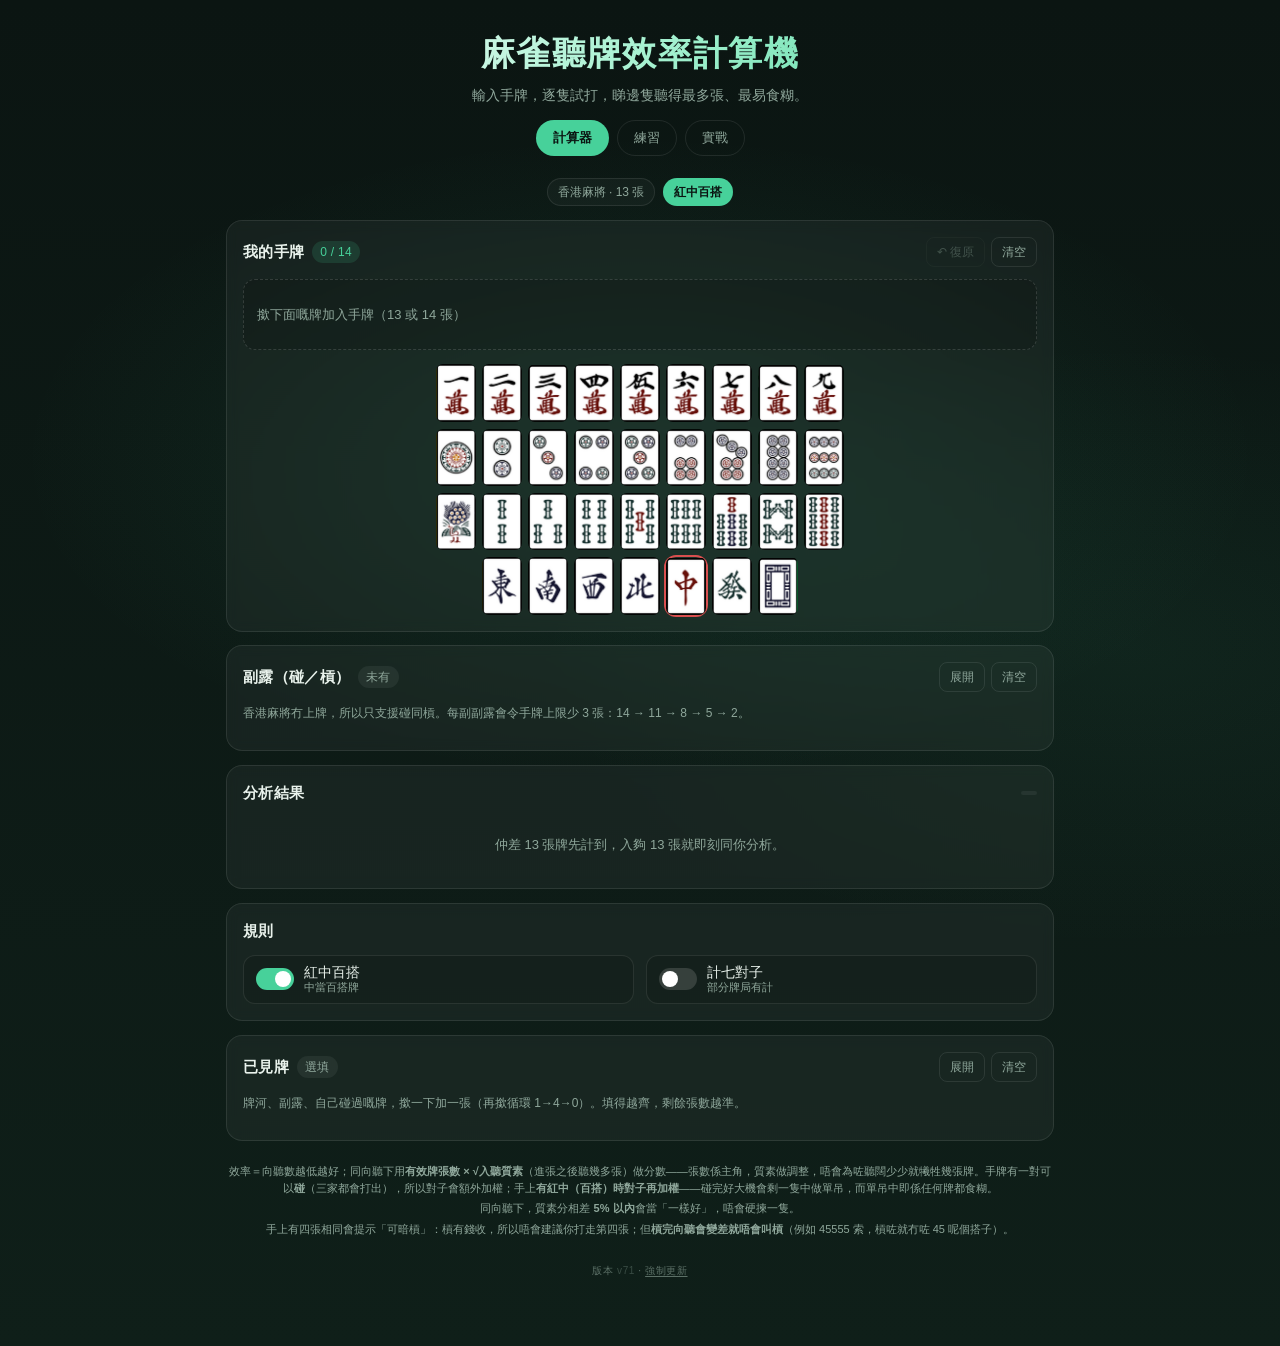
==== index.html @ f7aba2b6 "麻雀聽牌效率計算機 v71：計算器／練習／與 AI 實戰（單頁 PWA） - 向聽／聽牌／剩餘張數引擎（紅中百搭、副露、已見牌） - 練習模式：隨機牌型、牌河、他家碰、兩步作答 - 實戰模式：4 人一" ====
<!doctype html>
<html lang="zh-Hant-HK">
<head>
  <meta charset="utf-8">
  <meta name="viewport" content="width=device-width, initial-scale=1, viewport-fit=cover">
  <meta name="theme-color" content="#0b1512">
    <meta name="color-scheme" content="dark">
  <title>麻雀聽牌效率計算機 · 紅中百搭</title>
  <link rel="icon" href="favicon.svg" type="image/svg+xml">
  <link rel="manifest" href="manifest.webmanifest">
  <link rel="apple-touch-icon" href="icons/apple-touch-icon-180.png">
  <meta name="apple-mobile-web-app-capable" content="yes">
  <meta name="mobile-web-app-capable" content="yes">
  <meta name="apple-mobile-web-app-status-bar-style" content="black">
  <meta name="apple-mobile-web-app-title" content="聽牌效率">
  <script>
    /* 版本自我修復：確保手機唔會長期停留喺舊 cache（見到舊版本徽章就靠呢段） */
    (function () {
      var V = '71';
      var KEY = 'mj-dirty';

      // 只清 cache，唔 unregister SW——保留 SW 先可以令 practice.html 呢類舊網址
      // 繼續「原址」顯示（新版本 SW 會靠 sw.js?v=N 自己接手）
      function hardReset() {
        if (!(window.caches && caches.keys)) return Promise.resolve();
        return caches.keys().then(function (keys) {
          return Promise.all(keys.map(function (k) { return caches.delete(k); }));
        });
      }

      // 就算 caches / serviceWorker API 冇反應，最多等 2 秒都照重載
      // 重載用 location.reload()，唔會喺網址加 ?_= / ?v= 之類（URL 保持原樣）
      function reloadPage() {
        var fired = false;
        function go() {
          if (fired) return;
          fired = true;
          location.reload();
        }
        setTimeout(go, 2000);
        hardReset().then(go, go);
      }

      window.mjForceUpdate = function (e) {
        if (e && e.preventDefault) e.preventDefault();
        reloadPage();
      };

      if ('serviceWorker' in navigator) {
        navigator.serviceWorker.register('sw.js?v=' + V, { updateViaCache: 'none' })
          .then(function (reg) { reg.update(); })
          .catch(function () {});
      }

      fetch('version.json?_=' + Date.now(), { cache: 'no-store' })
        .then(function (res) { return res.json(); })
        .then(function (data) {
          if (!data || !data.v || data.v === V) return;
          if (sessionStorage.getItem(KEY) === data.v) return;
          sessionStorage.setItem(KEY, data.v);
          reloadPage();
        })
        .catch(function () {});
    })();
  </script>
  <link rel="stylesheet" href="css/style.css?v=71">
</head>
<body>
  <div class="app">
    <header class="hero">
      <h1 id="pageTitle">麻雀聽牌效率計算機</h1>
      <p id="pageSubtitle">輸入手牌，逐隻試打，睇邊隻聽得最多張、最易食糊。</p>
      <nav class="page-nav" aria-label="模式">
        <button type="button" data-view="calc" class="is-on" aria-current="page">計算器</button>
        <button type="button" data-view="practice">練習</button>
        <button type="button" data-view="battle">實戰</button>
      </nav>
    </header>

    <main>
      <section class="view" id="viewCalc" aria-label="計算器">
        <div class="badges">
          <span class="badge">香港麻將 · 13 張</span>
          <span class="badge badge--accent" id="jokerBadge">紅中百搭</span>
        </div>

      <section class="panel" aria-labelledby="handTitle">
        <div class="panel-head">
          <h2 id="handTitle">我的手牌 <span class="counter" id="handCount">0 / 14</span></h2>
          <div class="panel-actions">
            <button type="button" class="ghost" id="undoBtn" disabled>↶ 復原</button>
            <button type="button" class="ghost" id="clearBtn">清空</button>
          </div>
        </div>

        <div class="tray" id="handTray" aria-live="polite">
          <span class="tray-empty">撳下面嘅牌加入手牌（13 或 14 張）</span>
        </div>
        <p class="panel-note hint-full" id="handHint" hidden>手牌已滿 14 張 · 撳上面任何一隻牌就可以拎走</p>

        <div class="picker" id="tilePicker"></div>
      </section>

      <section class="panel panel--meld" aria-labelledby="meldTitle">
        <div class="panel-head">
          <h2 id="meldTitle">副露（碰／槓） <span class="counter counter--dim" id="meldCount">未有</span></h2>
          <div class="panel-actions">
            <button type="button" class="ghost" id="meldToggle" aria-expanded="false">展開</button>
            <button type="button" class="ghost" id="clearMeld">清空</button>
          </div>
        </div>
        <p class="panel-note">香港麻將冇上牌，所以只支援碰同槓。每副副露會令手牌上限少 3 張：14 → 11 → 8 → 5 → 2。</p>
        <div id="meldBody" hidden>
          <div class="meld-types" id="meldTypes" role="group" aria-label="副露類型">
            <button type="button" class="chip is-on" data-kind="pong">碰</button>
            <button type="button" class="chip" data-kind="kong">槓</button>
          </div>
          <div class="picker picker--meld" id="meldPicker"></div>
          <p class="panel-note meld-hint">碰：撳一隻牌；槓：撳一隻牌。手牌已經有嘅牌會自動撥入副露，唔使自己拎走。</p>
          <div class="meld-list" id="meldList"></div>
        </div>
      </section>

      <section class="panel result" id="resultPanel" aria-labelledby="resultTitle">
        <div class="panel-head">
          <h2 id="resultTitle">分析結果</h2>
          <span class="counter counter--dim" id="resultMeta"></span>
        </div>
        <div id="resultBody">
          <p class="empty-state">仲未夠牌。輸入手牌就會即刻幫你計。</p>
        </div>
      </section>

      <section class="panel" aria-labelledby="optTitle">
        <div class="panel-head">
          <h2 id="optTitle">規則</h2>
        </div>
        <div class="options">
          <label class="switch">
            <input type="checkbox" id="optJoker" checked>
            <span class="switch-track"></span>
            <span class="switch-label">紅中百搭<small>中當百搭牌</small></span>
          </label>
          <label class="switch">
            <input type="checkbox" id="optChiitoi">
            <span class="switch-track"></span>
            <span class="switch-label">計七對子<small>部分牌局有計</small></span>
          </label>
        </div>
      </section>

      <section class="panel panel--seen" aria-labelledby="seenTitle">
        <div class="panel-head">
          <h2 id="seenTitle">已見牌 <span class="counter counter--dim">選填</span></h2>
          <div class="panel-actions">
            <button type="button" class="ghost" id="seenToggle" aria-expanded="false">展開</button>
            <button type="button" class="ghost" id="clearSeen">清空</button>
          </div>
        </div>
        <p class="panel-note">牌河、副露、自己碰過嘅牌，撳一下加一張（再撳循環 1→4→0）。填得越齊，剩餘張數越準。</p>
        <div class="picker picker--seen" id="seenPicker" hidden></div>
      </section>

        <div class="notes">
      <p>效率＝向聽數越低越好；同向聽下用<strong>有效牌張數 × √入聽質素</strong>（進張之後聽幾多張）做分數——張數係主角，質素做調整，唔會為咗聽闊少少就犧牲幾張牌。手牌有一對可以<strong>碰</strong>（三家都會打出），所以對子會額外加權；手上<strong>有紅中（百搭）時對子再加權</strong>——碰完好大機會剩一隻中做單吊，而單吊中即係任何牌都食糊。</p>
      <p>同向聽下，質素分相差 <strong>5% 以內</strong>會當「一樣好」，唔會硬揀一隻。</p>
      <p>手上有四張相同會提示「可暗槓」：槓有錢收，所以唔會建議你打走第四張；但<strong>槓完向聽會變差就唔會叫槓</strong>（例如 45555 索，槓咗就冇咗 45 呢個搭子）。</p>
        </div>
      </section>

      <section class="view" id="viewPractice" aria-label="練習" hidden>
        <div class="badges">
          <span class="badge">香港麻將 · 13 張</span>
          <span class="badge badge--accent" id="pJokerBadge">紅中百搭</span>
        </div>

          <section class="panel" aria-labelledby="pSetupTitle">
            <div class="panel-head">
              <h2 id="pSetupTitle">設定</h2>
              <span class="counter counter--dim" id="pStats">答對 0 / 0</span>
            </div>

            <div class="segmented" id="pDifficulty" role="group" aria-label="難度">
              <button type="button" data-level="easy" class="is-on">初級<small>聽牌～一向聽</small></button>
              <button type="button" data-level="normal">中級<small>一～兩向聽</small></button>
              <button type="button" data-level="hard">高級<small>兩～三向聽</small></button>
            </div>

            <div class="options">
              <label class="switch">
                <input type="checkbox" id="pOptMelds">
                <span class="switch-track"></span>
                <span class="switch-label">包含副露<small>隨機有碰／槓</small></span>
              </label>
              <label class="switch">
                <input type="checkbox" id="pOptJoker" checked>
                <span class="switch-track"></span>
                <span class="switch-label">紅中百搭<small>中當百搭牌</small></span>
              </label>
              <label class="switch">
                <input type="checkbox" id="pOptChiitoi">
                <span class="switch-track"></span>
                <span class="switch-label">計七對子<small>部分牌局有計</small></span>
              </label>
              <label class="switch">
                <input type="checkbox" id="pOptNoHonors" checked>
                <span class="switch-track"></span>
                <span class="switch-label">走番子<small>唔出東南西北發白，只留紅中</small></span>
              </label>
            </div>
          </section>

          <section class="panel" aria-labelledby="pQTitle">
            <div class="panel-head">
              <h2 id="pQTitle">第 <span id="pRound">1</span> 手 <span class="counter counter--dim" id="pStreak">連續 0</span></h2>
              <div class="panel-actions">
                <button type="button" class="ghost" id="pSkipBtn">睇答案</button>
                <button type="button" class="ghost" id="pNewBtn">換一手</button>
              </div>
            </div>
            <div id="pQuestion" class="question" aria-live="polite"></div>
            <p class="panel-note" id="pHint">撳你會打嘅嗰隻牌。</p>
          </section>

          <section class="panel" id="pAnswer" aria-live="polite" hidden></section>
        <div class="notes">
      <p>答案以「向聽數 → 有效牌張數 × √入聽質素（進張之後平均聽幾多張，可碰嘅對子加權）」為準；<strong>分數相差 5% 以內當一樣好</strong>，兩隻都算答對。</p>
      <p>每題都有隨機牌河（同其他玩家嘅碰），剩餘張數會跟住變；兩向聽嘅題目要揀兩次——揀完會隨機摸一隻再揀。</p>
      <p>手上有四張相同會出「暗槓」按鈕：槓有錢收，槓完補一隻再揀打邊隻。不過如果槓完向聽會變差（例如 45555 索），就唔會出呢個掣——嗰陣應該留住個搭子。</p>
      <p>同一次練習嘅成績會記喺呢部裝置（localStorage）。</p>
        </div>
      </section>
      <section class="view" id="viewBattle" aria-label="實戰" hidden>
        <section class="panel">
          <div class="panel-head">
            <h2>與 AI 實戰</h2>
            <div class="panel-actions">
              <button type="button" class="ghost" id="bNew">新一局</button>
            </div>
          </div>
          <p class="battle-status" id="bStatus">未開始</p>
          <div id="bSetup">
          <div class="options">
            <label class="switch">
              <input type="checkbox" id="bOptJoker" checked>
              <span class="switch-track"></span>
              <span class="switch-label">紅中百搭<small>中當百搭牌</small></span>
            </label>
            <label class="switch">
              <input type="checkbox" id="bOptChiitoi">
              <span class="switch-track"></span>
              <span class="switch-label">計七對子<small>部分牌局有計</small></span>
            </label>
            <label class="switch">
              <input type="checkbox" id="bOptNoHonors" checked>
              <span class="switch-track"></span>
              <span class="switch-label">走番子<small>唔出東南西北發白，只留紅中（預設）</small></span>
            </label>
            <label class="switch">
              <input type="checkbox" id="bOptTsumoOnly" checked>
              <span class="switch-track"></span>
              <span class="switch-label">只許自摸<small>出銃唔可以食糊，摸到先算</small></span>
            </label>
          </div>
          <p class="panel-note" id="bHint">撳「新一局」開始。你係莊家，先摸牌；AI 會用同一個效率引擎計最佳打法。</p>
          </div>
        </section>

        <section class="panel" id="bTable" hidden>
          <div class="battle-meta">
            <span id="bWall">牌牆 —</span>
            <span id="bTurn">第 1 巡</span>
          </div>
          <div class="battle-opps" id="bOpps"></div>
        </section>

        <section class="panel" id="bMeRiver">
          <div class="battle-rivers" id="bRivers"></div>
        </section>

        <section class="panel" id="bMe" hidden>
          <div class="panel-head">
            <h2>你的手牌 <span class="counter" id="bMyCount">14 張</span></h2>
          </div>
          <div class="battle-hand" id="bMyHand"></div>
          <div class="battle-actions" id="bActions" hidden></div>
        </section>

        <section class="panel" id="bResult" hidden></section>

        <div class="notes">
          <p>你同 3 個 AI 一檯（你係莊家先手），13 張、冇上牌、紅中百搭。AI 打牌同計碰／槓都用同一個效率引擎。</p>
          <p>預設<strong>只許自摸</strong>（出銃唔算食糊），可以喺上面熄咗佢就變返正常「出銃都可以食」。你可以碰、明槓、暗槓、<strong>補槓</strong>（碰完手上仲有第四隻就可以升級做槓，補一隻再打）。</p>
          <p>預設<strong>走番子</strong>（同你平時打嘅一樣：只出萬筒索 + 紅中）。想牌局長啲、想練有番子牌嘅情況，可以喺上面熄咗佢。</p>
          <p>你摸到嘅牌會擺喺手牌最右邊、用金色框標住，方便睇「摸到咩」。摸完再揀一隻打出。</p>
          <p>呢一頁唔計番數（純粹練打法），撳「再嚟一局」可以即刻開新局。</p>
        </div>
      </section>
    </main>

    <footer class="foot">
      <p class="foot__ver">版本 <span class="build" id="buildTag">v71</span> · <a href="#" class="foot__update" onclick="mjForceUpdate(event);return false;">強制更新</a></p>
    </footer>
  </div>

  <div class="dock" id="dock" hidden>
    <button type="button" class="dock-btn" id="dockBtn">
      <span class="dock-label" id="dockLabel">建議打</span>
      <span class="dock-tile" id="dockTile" hidden></span>
      <span class="dock-text" id="dockText"></span>
      <span class="dock-more">詳情 ›</span>
    </button>
  </div>

  <script src="js/mahjong.js?v=71"></script>
  <script src="js/ui-tiles.js?v=71"></script>
  <script src="js/app.js?v=71"></script>
  <script src="js/practice.js?v=71"></script>
  <script src="js/battle.js?v=71"></script>
  <script src="js/battle-ui.js?v=71"></script>
  <script>
    /* 單頁切換：計算器 ／ 練習 用 tab，唔再跳頁 */
    (function () {
      var VIEWS = {
        calc: document.getElementById('viewCalc'),
        practice: document.getElementById('viewPractice'),
        battle: document.getElementById('viewBattle')
      };
      var HEADS = {
        calc: ['麻雀聽牌效率計算機', '輸入手牌，逐隻試打，睇邊隻聽得最多張、最易食糊。'],
        practice: ['隨機牌型練習', '睇牌 → 揀你會打邊隻 → 即刻對答案。'],
        battle: ['與 AI 實戰', '你 + 3 個 AI 一檯，摸牌、碰、槓、食糊。']
      };
      var TITLES = {
        calc: '麻雀聽牌效率計算機 · 紅中百搭',
        practice: '隨機牌型練習 · 麻雀聽牌效率',
        battle: '與 AI 實戰 · 麻雀聽牌效率'
      };
      var tabs = document.querySelectorAll('.page-nav button');
      var titleEl = document.getElementById('pageTitle');
      var subEl = document.getElementById('pageSubtitle');

      var KEY = 'mj-view';

      // 開頁時決定顯示邊個 tab：#practice / #calc（舊書籤、practice.html 轉址）優先，
      // 否則用上次睇嘅 tab；兩者都唔會改網址
      function current() {
        var name = (location.hash || '').replace('#', '');
        if (VIEWS[name]) return name;
        try {
          var saved = localStorage.getItem(KEY);
          if (VIEWS[saved]) return saved;
        } catch (e) { /* 私隱模式可能停用 localStorage */ }
        return 'calc';
      }

      function show(name, toTop) {
        Object.keys(VIEWS).forEach(function (key) {
          if (VIEWS[key]) VIEWS[key].hidden = key !== name;
        });
        Array.prototype.forEach.call(tabs, function (tab) {
          var on = tab.getAttribute('data-view') === name;
          tab.classList.toggle('is-on', on);
          if (on) tab.setAttribute('aria-current', 'page');
          else tab.removeAttribute('aria-current');
        });
        titleEl.textContent = HEADS[name][0];
        subEl.textContent = HEADS[name][1];
        document.title = TITLES[name];
        document.body.setAttribute('data-view', name);
        try { localStorage.setItem(KEY, name); } catch (e) { /* 忽略 */ }
        // 練習頁好食 CPU：第一次切過去先出題
        if (name === 'practice' && window.MJPracticeView) window.MJPracticeView.start();
        if (name === 'battle' && window.MJBattleView) window.MJBattleView.start();
        if (toTop) window.scrollTo(0, 0);
      }

      Array.prototype.forEach.call(tabs, function (tab) {
        tab.addEventListener('click', function () {
          show(tab.getAttribute('data-view'), true);
        });
      });

      // 只有第一次載入（例如 practice.html 轉址／舊書籤）先理 #practice，#practice，
      // 之後撳 tab 完全唔會改網址
      show(current(), false);
    })();
  </script>
</body>
</html>
---- css/style.css ----
:root {
  color-scheme: dark;
  --bg: #0b1512;
  --bg-2: #0f1f19;
  --panel: rgba(255, 255, 255, 0.045);
  --panel-line: rgba(255, 255, 255, 0.09);
  --text: #e9f2ec;
  --text-dim: #8fa79b;
  --accent: #47d19a;
  --accent-soft: rgba(71, 209, 154, 0.14);
  --gold: #f5c451;
  --gold-soft: rgba(245, 196, 81, 0.14);
  --red: #d94f4f;
  --tile-face: linear-gradient(180deg, #fffdf5 0%, #f3ecda 60%, #e8dfc7 100%);
  --radius: 16px;
  --tile-w: 40px;
  --tile-h: calc(var(--tile-w) * 1.434);
}

* { box-sizing: border-box; }

button {
  touch-action: manipulation;
  -webkit-tap-highlight-color: transparent;
}

[hidden] { display: none !important; }

html, body {
  margin: 0;
  padding: 0;
}

html {
  /* 狀態欄／瀏海區同頁面同一個色，唔會有分界 */
  background: var(--bg);
}

body {
  min-height: 100vh;
  /* 頂部留返淨色（狀態欄後面）先落漸變，令透明狀態欄睇唔出痕跡 */
  background:
    radial-gradient(1000px 520px at 50% 34%, rgba(71, 209, 154, 0.10) 0%, transparent 62%),
    radial-gradient(900px 460px at 88% 48%, rgba(71, 209, 154, 0.06) 0%, transparent 66%),
    linear-gradient(180deg, var(--bg) 0%, var(--bg-2) 100%);
  background-color: var(--bg);
  background-repeat: no-repeat;
  color: var(--text);
  font-family: "PingFang HK", "PingFang TC", "Noto Sans TC", "Microsoft JhengHei",
    -apple-system, BlinkMacSystemFont, "Segoe UI", sans-serif;
  -webkit-font-smoothing: antialiased;
  line-height: 1.5;
}

.app {
  max-width: 860px;
  margin: 0 auto;
  /* 加到主畫面（standalone）時，唔好俾頂部標題走入狀態欄 */
  padding: calc(28px + env(safe-area-inset-top, 0px)) 16px 64px;
}

/* ---------- Hero ---------- */
.hero {
  text-align: center;
  margin-bottom: 22px;
}

.hero h1 {
  margin: 0 0 6px;
  font-size: clamp(26px, 6vw, 34px);
  letter-spacing: 0.04em;
  font-weight: 700;
  background: linear-gradient(120deg, #ffffff 0%, #9ff0cd 55%, #47d19a 100%);
  -webkit-background-clip: text;
  background-clip: text;
  color: transparent;
}

.hero p {
  margin: 0 0 12px;
  color: var(--text-dim);
  font-size: 14px;
}

.badges {
  display: flex;
  gap: 8px;
  justify-content: center;
  flex-wrap: wrap;
}

.badge {
  font-size: 12px;
  padding: 4px 10px;
  border-radius: 999px;
  border: 1px solid var(--panel-line);
  color: var(--text-dim);
  background: rgba(255, 255, 255, 0.03);
}

.badge--accent {
  color: #0b1512;
  background: var(--accent);
  border-color: transparent;
  font-weight: 700;
}

.badge--accent.is-off {
  color: var(--text-dim);
  background: transparent;
  border-color: var(--panel-line);
  font-weight: 500;
}

/* ---------- Panels ---------- */
.panel {
  container-type: inline-size;
  background: var(--panel);
  border: 1px solid var(--panel-line);
  border-radius: var(--radius);
  padding: 16px;
  margin-bottom: 14px;
  backdrop-filter: blur(6px);
}

.panel-head {
  display: flex;
  align-items: center;
  justify-content: space-between;
  gap: 12px;
  margin-bottom: 12px;
}

.panel-head h2 {
  margin: 0;
  font-size: 15px;
  font-weight: 600;
  letter-spacing: 0.02em;
  display: flex;
  align-items: center;
  gap: 8px;
}

.counter {
  font-size: 12px;
  font-variant-numeric: tabular-nums;
  color: var(--accent);
  background: var(--accent-soft);
  padding: 2px 8px;
  border-radius: 999px;
  font-weight: 500;
}

.counter--dim {
  color: var(--text-dim);
  background: rgba(255, 255, 255, 0.06);
}

.panel-actions {
  display: flex;
  gap: 6px;
}

.ghost {
  appearance: none;
  border: 1px solid var(--panel-line);
  background: transparent;
  color: var(--text-dim);
  font: inherit;
  font-size: 12px;
  padding: 5px 10px;
  border-radius: 8px;
  cursor: pointer;
  transition: color 0.15s, border-color 0.15s, background 0.15s;
}

.ghost:hover:not(:disabled) {
  color: var(--text);
  border-color: rgba(255, 255, 255, 0.25);
  background: rgba(255, 255, 255, 0.05);
}

.ghost:disabled {
  opacity: 0.35;
  cursor: default;
}

.panel-note {
  margin: 0 0 12px;
  font-size: 12px;
  color: var(--text-dim);
}

/* ---------- Tiles（用真實牌面圖） ---------- */
.tile {
  position: relative;
  display: inline-flex;
  align-items: center;
  justify-content: center;
  width: var(--tile-w);
  height: var(--tile-h);
  padding: 0;
  border: 0;
  border-radius: 8px;
  background: transparent;
  line-height: 1;
  cursor: pointer;
  user-select: none;
  -webkit-user-select: none;
  transition: transform 0.12s ease, filter 0.12s ease, opacity 0.15s;
}

.tile .tile-img {
  display: block;
  width: 100%;
  height: 100%;
  object-fit: contain;
  border-radius: 7px;
  pointer-events: none;
  -webkit-user-drag: none;
}

.tile.is-joker {
  box-shadow: 0 0 0 2px var(--red);
  border-radius: 10px;
}

.tile:active { transform: translateY(1px) scale(0.97); }

/* picker */
.picker {
  display: flex;
  flex-direction: column;
  gap: 7px;
}

.picker-row {
  display: grid;
  grid-template-columns: repeat(9, var(--tile-w));
  gap: 6px;
  justify-content: center;
}

.picker-row--honor {
  grid-template-columns: repeat(7, var(--tile-w));
}

.picker .tile:hover {
  transform: translateY(-3px);
  filter: brightness(1.12) drop-shadow(0 4px 6px rgba(0, 0, 0, 0.5));
}

.picker .tile.is-max {
  opacity: 0.28;
  cursor: not-allowed;
  transform: none;
}

.picker .tile .count {
  position: absolute;
  top: 2px;
  right: 2px;
  min-width: 13px;
  height: 13px;
  padding: 0 3px;
  border-radius: 4px;
  background: var(--accent);
  color: #0b1512;
  font-size: 9px;
  font-weight: 700;
  display: flex;
  align-items: center;
  justify-content: center;
  box-shadow: 0 1px 2px rgba(0, 0, 0, 0.35);
}

.picker--seen .tile .count {
  background: #6f8ea8;
  color: #fff;
}

.picker--seen .tile.is-seen {
  box-shadow:
    0 1px 0 rgba(255, 255, 255, 0.9) inset,
    0 -2px 0 rgba(0, 0, 0, 0.12) inset,
    0 0 0 2px rgba(111, 142, 168, 0.85);
}

.counter--full {
  color: var(--gold);
  background: var(--gold-soft);
}

.row-gap { height: 8px; }

/* tray */
.tray {
  display: flex;
  flex-wrap: wrap;
  gap: 6px;
  min-height: calc(var(--tile-h) + 14px);
  padding: 7px;
  margin-bottom: 14px;
  border: 1px dashed rgba(255, 255, 255, 0.14);
  border-radius: 12px;
  background: rgba(0, 0, 0, 0.16);
  align-items: center;
}

.tray-empty {
  font-size: 13px;
  color: var(--text-dim);
  padding: 0 6px;
}

.tray .tile {
  animation: pop 0.16s ease;
}

@keyframes pop {
  from { transform: translateY(6px) scale(0.9); opacity: 0; }
  to { transform: none; opacity: 1; }
}

/* ---------- Switch options ---------- */
.options {
  display: flex;
  gap: 12px;
  flex-wrap: wrap;
}

.switch {
  display: inline-flex;
  align-items: center;
  gap: 10px;
  cursor: pointer;
  padding: 8px 12px;
  border-radius: 12px;
  border: 1px solid var(--panel-line);
  background: rgba(0, 0, 0, 0.12);
  flex: 1 1 200px;
}

.switch input {
  position: absolute;
  opacity: 0;
  pointer-events: none;
}

.switch-track {
  width: 38px;
  height: 22px;
  border-radius: 999px;
  background: rgba(255, 255, 255, 0.14);
  position: relative;
  flex: none;
  transition: background 0.18s;
}

.switch-track::after {
  content: "";
  position: absolute;
  top: 3px;
  left: 3px;
  width: 16px;
  height: 16px;
  border-radius: 50%;
  background: #fff;
  transition: transform 0.18s;
}

.switch input:checked + .switch-track {
  background: var(--accent);
}

.switch input:checked + .switch-track::after {
  transform: translateX(16px);
}

.switch-label {
  font-size: 14px;
  display: flex;
  flex-direction: column;
  line-height: 1.25;
}

.switch-label small {
  font-size: 11px;
  color: var(--text-dim);
  font-weight: 400;
}

/* ---------- Result ---------- */
.empty-state {
  color: var(--text-dim);
  font-size: 13px;
  text-align: center;
  padding: 18px 8px;
  margin: 0;
}

.best-card {
  border-radius: 14px;
  padding: 14px 16px;
  background: linear-gradient(135deg, rgba(245, 196, 81, 0.16), rgba(71, 209, 154, 0.1));
  border: 1px solid rgba(245, 196, 81, 0.4);
  margin-bottom: 16px;
}

.best-card h3 {
  margin: 0 0 10px;
  font-size: 12px;
  letter-spacing: 0.14em;
  color: var(--gold);
  font-weight: 600;
}

.best-line {
  display: flex;
  align-items: center;
  gap: 12px;
  flex-wrap: wrap;
}

.best-line .arrow {
  color: var(--text-dim);
  font-size: 15px;
}

.best-text {
  font-size: 15px;
  line-height: 1.45;
}

.best-text strong {
  color: var(--gold);
  font-weight: 700;
}

.best-stats {
  display: flex;
  gap: 8px;
  flex-wrap: wrap;
  margin-top: 10px;
}

.stat {
  font-size: 12px;
  padding: 4px 10px;
  border-radius: 999px;
  background: rgba(0, 0, 0, 0.25);
  color: var(--text);
}

.stat b {
  color: var(--accent);
  font-variant-numeric: tabular-nums;
}

.rows {
  display: flex;
  flex-direction: column;
  gap: 6px;
}

.row {
  display: grid;
  grid-template-columns: auto 1fr auto;
  gap: 12px;
  align-items: center;
  padding: 8px 10px;
  border-radius: 12px;
  border: 1px solid transparent;
  background: rgba(0, 0, 0, 0.14);
}

.row.is-best {
  border-color: rgba(245, 196, 81, 0.45);
  background: rgba(245, 196, 81, 0.07);
}

.row.is-dim {
  opacity: 0.6;
}

.row-tile {
  display: flex;
  flex-direction: column;
  align-items: center;
  gap: 3px;
}

.row-tile small {
  font-size: 9px;
  color: var(--text-dim);
  letter-spacing: 0.05em;
}

.waits {
  display: flex;
  flex-wrap: wrap;
  gap: 5px;
  align-items: center;
}

.wait-chip {
  display: inline-flex;
  align-items: center;
  gap: 4px;
  padding: 3px 7px 3px 4px;
  border-radius: 8px;
  background: rgba(255, 255, 255, 0.07);
  border: 1px solid rgba(255, 255, 255, 0.08);
  font-size: 12px;
}

.wait-chip .mini-tile {
  display: inline-flex;
  align-items: center;
}

/* 可碰嘅牌 */
.wait-chip--pung {
  border-color: rgba(240, 196, 92, 0.45);
  background: rgba(240, 196, 92, 0.10);
}

.wait-chip--pung .pung-tag {
  font-size: 10px;
  font-weight: 700;
  letter-spacing: 0.05em;
  color: #f0c45c;
  padding: 0 1px;
}

.waits--pung { margin-top: 6px; }

.wait-chip .mini-tile .tile-img {
  display: block;
  height: 26px;
  width: auto;
}

.wait-chip .left {
  color: var(--accent);
  font-variant-numeric: tabular-nums;
  font-weight: 600;
}

.wait-chip.is-dead {
  opacity: 0.4;
}

.wait-chip.is-dead .left { color: var(--text-dim); }

.waits-empty {
  font-size: 12px;
  color: var(--text-dim);
}

.row-meta {
  text-align: right;
  display: flex;
  flex-direction: column;
  align-items: flex-end;
  gap: 3px;
}

.row-meta .quality {
  font-size: 11px;
  color: var(--text-dim);
  font-variant-numeric: tabular-nums;
  white-space: nowrap;
}

.row-meta .quality--warn {
  color: var(--red);
  font-weight: 700;
}

.row-meta .total {
  font-size: 15px;
  font-weight: 700;
  color: var(--accent);
  font-variant-numeric: tabular-nums;
  white-space: nowrap;
}

.row-meta .total small {
  font-size: 10px;
  color: var(--text-dim);
  font-weight: 400;
  margin-left: 2px;
}

.tag {
  font-size: 10px;
  padding: 2px 7px;
  border-radius: 999px;
  letter-spacing: 0.05em;
  white-space: nowrap;
}

.tag--tenpai { background: var(--gold-soft); color: var(--gold); }
.tag--shanten { background: rgba(255, 255, 255, 0.08); color: var(--text-dim); }
.tag--win { background: var(--accent-soft); color: var(--accent); }

.bar {
  grid-column: 1 / -1;
  height: 3px;
  border-radius: 999px;
  background: rgba(255, 255, 255, 0.07);
  overflow: hidden;
}

.bar > span {
  display: block;
  height: 100%;
  border-radius: 999px;
  background: linear-gradient(90deg, var(--accent), #9ff0cd);
  transition: width 0.3s ease;
}

.row.is-best .bar > span {
  background: linear-gradient(90deg, var(--gold), #ffe6a1);
}

.result-note {
  margin: 14px 0 0;
  font-size: 12px;
  color: var(--text-dim);
}

/* ---------- Footer ---------- */
.foot {
  margin-top: 26px;
  text-align: center;
  color: var(--text-dim);
  font-size: 11px;
}

.foot p { margin: 4px 0; }

.foot .build {
  margin-top: 10px;
  font-size: 10px;
  opacity: 0.55;
  letter-spacing: 0.06em;
}

.foot__ver {
  margin-top: 10px;
  font-size: 10px;
  letter-spacing: 0.06em;
  opacity: 0.6;
}

.foot__update {
  color: inherit;
  text-decoration: underline;
  text-underline-offset: 2px;
}

.foot__update:active { opacity: 0.6; }

/* ---------- Mobile ---------- */
@media (max-width: 520px) {
  :root {
    /* 後備：唔支援 container query 時用 vw 估算 */
    --tile-w: clamp(24px, calc((100vw - 92px) / 9), 44px);
    --tile-h: calc(var(--tile-w) * 1.434);
  }

  .app { padding: calc(20px + env(safe-area-inset-top, 0px)) 10px 48px; }

  .panel { padding: 13px; border-radius: 14px; }

  .picker { gap: 5px; }

  .picker-row { gap: 4px; }



  .row { gap: 8px; padding: 7px 8px; }

  .wait-chip { font-size: 11px; padding: 2px 6px 2px 3px; }
  .wait-chip .mini-tile .tile-img { height: 25px; }

  .row-meta .total { font-size: 14px; }

}

@supports (width: 1cqw) {
  @media (max-width: 520px) {
    /* --tile-w 要喺面板（container）度定義，cqw 先會等於面板內容闊 */
    .panel {
      /* 扣返 8 個 4px gap 就係每隻牌嘅闊度 */
      --tile-w: clamp(22px, calc((100cqw - 32px) / 9), 44px);
      --tile-h: calc(var(--tile-w) * 1.434);
    }
  }
}

@media (prefers-reduced-motion: reduce) {
  * { animation: none !important; transition: none !important; }
}

.hint-full {
  margin: -6px 0 12px;
  color: var(--gold);
  font-size: 12px;
  text-align: center;
}

/* ---------- 手機底部快捷結果條 ---------- */
.dock {
  position: fixed;
  left: 0;
  right: 0;
  bottom: 0;
  z-index: 40;
  padding: 8px 12px calc(8px + env(safe-area-inset-bottom));
  background: linear-gradient(180deg, rgba(11, 21, 18, 0.35), rgba(11, 21, 18, 0.96) 45%);
  backdrop-filter: blur(12px);
  border-top: 1px solid var(--panel-line);
}

.dock-btn {
  display: flex;
  align-items: center;
  gap: 8px;
  width: 100%;
  padding: 10px 12px;
  border-radius: 12px;
  border: 1px solid rgba(245, 196, 81, 0.42);
  background: linear-gradient(135deg, rgba(245, 196, 81, 0.18), rgba(71, 209, 154, 0.1));
  color: var(--text);
  font: inherit;
  font-size: 14px;
  line-height: 1.35;
  text-align: left;
  cursor: pointer;
}

.dock-btn:active { transform: scale(0.99); }

.dock-label {
  flex: none;
  font-size: 11px;
  letter-spacing: 0.06em;
  color: var(--gold);
  white-space: nowrap;
}

.dock-tile {
  flex: none;
  display: inline-flex;
  align-items: center;
}

.dock-tile .tile-img {
  display: block;
  height: 34px;
  width: auto;
}

.dock-text {
  flex: 1;
  min-width: 0;
  overflow: hidden;
  text-overflow: ellipsis;
  white-space: nowrap;
}

.dock-text b {
  color: var(--accent);
  font-variant-numeric: tabular-nums;
}

.dock-more {
  flex: none;
  font-size: 12px;
  color: var(--text-dim);
  white-space: nowrap;
}

@media (max-width: 640px) {
  body.has-dock {
    padding-bottom: calc(80px + env(safe-area-inset-bottom));
  }
}

@media (min-width: 641px) {
  .dock { display: none !important; }
}

@keyframes tile-shake {
  0%, 100% { transform: translateX(0); }
  30% { transform: translateX(-3px); }
  70% { transform: translateX(3px); }
}

.tile.shake {
  animation: tile-shake 0.2s ease;
}

/* ---------- 副露 ---------- */
.meld-types {
  display: flex;
  gap: 8px;
  margin-bottom: 10px;
}

.chip {
  appearance: none;
  flex: 1 1 0;
  padding: 9px 6px;
  border-radius: 10px;
  border: 1px solid var(--panel-line);
  background: rgba(0, 0, 0, 0.16);
  color: var(--text-dim);
  font: inherit;
  font-size: 14px;
  cursor: pointer;
  transition: background 0.15s, color 0.15s, border-color 0.15s;
}

.chip.is-on {
  background: var(--accent-soft);
  border-color: rgba(71, 209, 154, 0.5);
  color: var(--accent);
  font-weight: 600;
}

.meld-hint {
  margin: 10px 0 0;
}

.meld-list {
  display: flex;
  flex-direction: column;
  gap: 6px;
  margin-top: 10px;
}

.meld-item {
  display: flex;
  align-items: center;
  gap: 6px;
  padding: 6px 8px;
  border-radius: 10px;
  background: rgba(0, 0, 0, 0.2);
  border: 1px solid var(--panel-line);
}

.meld-kind {
  font-size: 11px;
  padding: 2px 7px;
  border-radius: 999px;
  background: rgba(255, 255, 255, 0.1);
  color: var(--text);
  flex: none;
}

.meld-item .mini-tile {
  display: inline-flex;
  align-items: center;
}

.meld-item .mini-tile .tile-img {
  display: block;
  height: 30px;
  width: auto;
}

.meld-item .mini-tile + .mini-tile { margin-left: 2px; }

.meld-del {
  margin-left: auto;
  appearance: none;
  border: 1px solid var(--panel-line);
  background: transparent;
  color: var(--text-dim);
  border-radius: 8px;
  width: 28px;
  height: 28px;
  font-size: 13px;
  cursor: pointer;
  flex: none;
}

.meld-del:hover {
  color: var(--text);
  border-color: rgba(255, 255, 255, 0.28);
}

.picker--meld .tile .count { background: #8a7ad0; }

.counter--over {
  color: #fff;
  background: var(--red);
}

/* ---------- 頁面切換 ---------- */
.page-nav {
  display: flex;
  gap: 8px;
  justify-content: center;
  margin-top: 14px;
}

.page-nav a,
.page-nav button {
  font: inherit;
  font-size: 13px;
  padding: 7px 16px;
  border-radius: 999px;
  border: 1px solid var(--panel-line);
  background: none;
  color: var(--text-dim);
  text-decoration: none;
  cursor: pointer;
  transition: color 0.15s, border-color 0.15s, background 0.15s;
}

.page-nav a:hover,
.page-nav button:hover {
  color: var(--text);
  border-color: rgba(255, 255, 255, 0.25);
}

.page-nav a.is-on,
.page-nav button.is-on {
  color: #0b1512;
  background: var(--accent);
  border-color: transparent;
  font-weight: 600;
}

/* ---------- 單頁模式（計算器 ／ 練習 tab） ---------- */
.view > .badges { margin-bottom: 14px; }

/* 練習模式唔需要計算器嘅建議 dock */
body[data-view="practice"] #dock { display: none !important; }

.notes {
  margin-top: 22px;
  text-align: center;
  color: var(--text-dim);
  font-size: 11px;
}

.notes p { margin: 4px 0; }

/* ---------- 實戰（與 AI 對局） ---------- */
body[data-view="battle"] #dock { display: none !important; }

.battle-status {
  font-size: 12px;
  line-height: 1.5;
  color: var(--accent);
  background: rgba(71, 209, 154, 0.08);
  border: 1px solid rgba(71, 209, 154, 0.22);
  border-radius: 9px;
  padding: 8px 10px;
  margin: 0 0 12px;
  min-height: 34px;
}

.battle-meta {
  display: flex;
  justify-content: space-between;
  font-size: 11px;
  letter-spacing: 0.06em;
  color: var(--text-dim);
  margin-bottom: 10px;
}

.battle-opps {
  display: grid;
  grid-template-columns: repeat(3, minmax(0, 1fr));
  gap: 8px;
}

.battle-opp {
  border: 1px solid var(--panel-line);
  border-radius: 10px;
  padding: 8px 6px;
  background: rgba(255, 255, 255, 0.02);
  min-width: 0;
}

.battle-opp.is-turn {
  border-color: rgba(71, 209, 154, 0.55);
  box-shadow: 0 0 0 1px rgba(71, 209, 154, 0.25) inset;
}

.battle-opp-head {
  display: flex;
  justify-content: space-between;
  align-items: baseline;
  gap: 4px;
  font-size: 12px;
  margin-bottom: 6px;
}

.battle-opp-count {
  font-size: 10px;
  color: var(--text-dim);
  white-space: nowrap;
}

.battle-melds {
  display: flex;
  flex-wrap: wrap;
  gap: 3px;
  margin-bottom: 6px;
}

/* 對手嘅副露（細牌） */
.battle-meld {
  display: inline-flex;
  gap: 1px;
}

.battle-backs {
  display: flex;
  flex-wrap: wrap;
  gap: 2px;
}

.tile-back {
  display: block;
  width: 12px;
  height: 18px;
  border-radius: 2px;
  background: linear-gradient(160deg, #1d3a31, #10241f);
  border: 1px solid rgba(255, 255, 255, 0.12);
}

.battle-rivers {
  display: grid;
  grid-template-columns: repeat(2, minmax(0, 1fr));
  gap: 8px;
}

.battle-river {
  border: 1px solid var(--panel-line);
  border-radius: 10px;
  padding: 6px;
  min-width: 0;
}

.battle-river-head {
  font-size: 10px;
  letter-spacing: 0.08em;
  color: var(--text-dim);
  margin-bottom: 4px;
}

.battle-river-tiles {
  display: flex;
  flex-wrap: wrap;
  gap: 2px;
  min-height: 22px;
}

.battle-river-empty {
  font-size: 11px;
  color: var(--text-dim);
  opacity: 0.6;
}

.battle-mini {
  display: inline-flex;
  align-items: center;
}

.battle-mini .tile-img {
  display: block;
  height: 26px;
  width: auto;
}

.battle-river-tiles .battle-mini .tile-img { height: 22px; }

.battle-mini.is-joker .tile-img { box-shadow: 0 0 0 1px rgba(255, 90, 90, 0.5); border-radius: 4px; }
.battle-mini.is-last .tile-img { box-shadow: 0 0 0 2px var(--accent); border-radius: 4px; }
.battle-mini.is-win .tile-img { box-shadow: 0 0 0 2px var(--gold); border-radius: 4px; }

.battle-hand {
  display: flex;
  flex-wrap: wrap;
  gap: 4px;
  justify-content: center;
  align-items: flex-end;
  margin-top: 8px;
}

/* 副露（碰／槓）擺喺手牌同一行最左邊，用真實牌面、唔加底色 */
.battle-hand-meld {
  display: inline-flex;
  /* 似真實副露：牌與牌重疊，慳位又一眼睇到係副露 */
  gap: 0;
  flex: none;
}

.battle-hand-meld + .battle-hand-meld { margin-left: 4px; }

.battle-hand-meld .tile.is-meld {
  position: relative;
  opacity: 1;
  cursor: default;
  border-radius: 5px;
  /* 副露細少少、排得貼，令手牌係主角 */
  width: calc(var(--tile-w) * 0.82);
  height: calc(var(--tile-h) * 0.82);
}

.battle-hand-meld .tile.is-meld + .tile.is-meld { margin-left: 1px; }

.battle-hand-meld.is-concealed .tile.is-meld {
  /* 暗槓：調暗少少，低調區分（牌面仍然睇得到） */
  filter: brightness(0.8) saturate(0.9);
}

/* 可以碰／槓嘅手牌：金色外框 + 微微升起 */
.battle-hand .tile.is-claim {
  box-shadow: 0 0 0 3px var(--gold), 0 0 14px rgba(245, 196, 81, 0.5);
  transform: translateY(-4px);
  border-radius: 8px;
  z-index: 5;
}

.battle-hand-claim {
  flex: 0 0 100%;
  text-align: center;
  padding: 5px 10px;
  margin-bottom: 2px;
  border-radius: 999px;
  font-size: 12px;
  font-weight: 600;
  letter-spacing: 0.02em;
  color: #0b1512;
  background: var(--gold);
}

.battle-claim-info {
  width: 100%;
  text-align: center;
  font-size: 12px;
  color: var(--text-dim);
  margin-bottom: 2px;
}

.battle-hand-split {
  align-self: stretch;
  width: 1px;
  margin: 2px 6px;
  background: var(--panel-line);
}

.battle-hand .tile.is-drawn {
  box-shadow: 0 0 0 2px var(--gold), 0 4px 12px rgba(0, 0, 0, 0.4);
  border-radius: 8px;
}

.battle-hand-gap { width: 10px; }

.battle-hand .tile.is-playable { cursor: pointer; }
.battle-hand .tile.is-playable:active { transform: translateY(2px); }
.battle-hand .tile:disabled { opacity: 0.85; cursor: default; }

.battle-hand--result {
  margin-top: 10px;
  gap: 3px;
}

/* 結果展示嘅手牌：用接近真實手牌嘅大細（唔再係細細粒） */
.battle-hand--result .battle-mini .tile-img {
  height: calc(var(--tile-h) * 0.86);
  border-radius: 6px;
}

.battle-hand--result .battle-mini.is-win .tile-img {
  box-shadow: 0 0 0 3px var(--gold), 0 0 12px rgba(245, 196, 81, 0.45);
}

/* ---------- 實戰：本局摘要 ---------- */
.battle-summary {
  margin-top: 16px;
  padding-top: 14px;
  border-top: 1px solid var(--panel-line);
}

.battle-summary-head {
  font-size: 13px;
  font-weight: 600;
  letter-spacing: 0.06em;
  color: var(--accent);
  margin-bottom: 8px;
}

.battle-summary-meta {
  margin: 0 0 10px;
  font-size: 11px;
  line-height: 1.6;
  color: var(--text-dim);
}

.battle-table {
  width: 100%;
  border-collapse: collapse;
  font-size: 12px;
  font-variant-numeric: tabular-nums;
}

.battle-table th {
  font-weight: 500;
  font-size: 10px;
  letter-spacing: 0.08em;
  color: var(--text-dim);
  text-align: right;
  padding: 4px 6px;
  border-bottom: 1px solid var(--panel-line);
}

.battle-table th:first-child,
.battle-table td:first-child {
  text-align: left;
}

.battle-table td {
  padding: 6px;
  text-align: right;
  border-bottom: 1px solid rgba(255, 255, 255, 0.06);
}

.battle-table tr.is-me td {
  color: var(--text);
  font-weight: 600;
}

.battle-summary-list {
  list-style: none;
  margin: 12px 0 0;
  padding: 0;
  font-size: 12px;
  line-height: 1.7;
}

.battle-summary-list li { color: var(--text-dim); }
.battle-summary-list li.is-good { color: var(--accent); }
.battle-summary-list li.is-warn { color: var(--gold); }

/* 打牌檢討 */
.battle-review {
  margin-top: 18px;
  padding-top: 14px;
  border-top: 1px solid var(--panel-line);
}

.battle-review .battle-summary-head {
  font-size: 15px;
}

.battle-review > .battle-summary-meta {
  font-size: 12.5px;
  line-height: 1.6;
}

.battle-mistake {
  border: 1px solid rgba(245, 196, 81, 0.28);
  background: rgba(245, 196, 81, 0.06);
  border-radius: 12px;
  padding: 12px;
  margin-top: 10px;
}

.battle-mistake-head {
  display: flex;
  align-items: center;
  gap: 8px;
  flex-wrap: wrap;
  font-size: 14px;
}

.battle-mistake-turn {
  font-size: 12px;
  letter-spacing: 0.04em;
  color: var(--text-dim);
  font-variant-numeric: tabular-nums;
}

.battle-mistake-pick {
  display: inline-flex;
  align-items: center;
  gap: 3px;
  color: var(--gold);
}

.battle-mistake-head .battle-mini .tile-img {
  height: calc(var(--tile-h) * 0.86);
  border-radius: 6px;
}

.battle-mistake-best {
  display: inline-flex;
  align-items: center;
  gap: 3px;
  color: var(--accent);
}

.battle-mistake-stats {
  margin-top: 8px;
  font-size: 12.5px;
  line-height: 1.55;
  color: var(--text-dim);
}

.battle-mistake-hand {
  display: flex;
  flex-wrap: wrap;
  align-items: center;
  gap: 3px;
  margin-top: 8px;
  opacity: 0.92;
}

.battle-mistake-hand .battle-mini .tile-img { height: calc(var(--tile-h) * 0.78); border-radius: 6px; }

.battle-mistake-meld {
  font-size: 11.5px;
  color: var(--text-dim);
  margin-left: 4px;
}

.battle-summary-life {
  margin: 10px 0 0;
  font-size: 11px;
  color: var(--text-dim);
  opacity: 0.8;
}

.battle-actions {
  display: flex;
  flex-wrap: wrap;
  gap: 8px;
  justify-content: center;
  margin-top: 12px;
}

.battle-btn {
  font: inherit;
  font-size: 13px;
  padding: 9px 16px;
  border-radius: 999px;
  border: 1px solid var(--panel-line);
  background: rgba(255, 255, 255, 0.04);
  color: var(--text);
  cursor: pointer;
  transition: transform 0.12s, background 0.15s, border-color 0.15s;
}

.battle-btn:active { transform: scale(0.98); }

.battle-btn--win {
  border-color: rgba(245, 196, 81, 0.55);
  background: linear-gradient(135deg, rgba(245, 196, 81, 0.22), rgba(71, 209, 154, 0.12));
  font-weight: 600;
}

.battle-btn--kong {
  border-color: rgba(120, 170, 255, 0.5);
  background: rgba(120, 170, 255, 0.14);
}

.battle-btn--pass { color: var(--text-dim); }

/* ---------- 難度切換 ---------- */
.segmented {
  display: flex;
  gap: 8px;
  margin-bottom: 12px;
}

.segmented button {
  flex: 1 1 0;
  padding: 9px 6px;
  border-radius: 10px;
  border: 1px solid var(--panel-line);
  background: rgba(0, 0, 0, 0.16);
  color: var(--text-dim);
  font: inherit;
  font-size: 14px;
  cursor: pointer;
  line-height: 1.3;
  transition: background 0.15s, color 0.15s, border-color 0.15s;
}

.segmented button small {
  display: block;
  font-size: 10px;
  opacity: 0.72;
  font-weight: 400;
  margin-top: 2px;
}

.segmented button.is-on {
  background: var(--accent-soft);
  border-color: rgba(71, 209, 154, 0.5);
  color: var(--accent);
  font-weight: 600;
}

/* ---------- 練習題目 ---------- */
.question {
  display: flex;
  flex-direction: column;
  gap: 10px;
}

.practice-melds {
  display: flex;
  flex-wrap: wrap;
  gap: 6px;
}

.practice-kong {
  display: flex;
  align-items: center;
  gap: 8px;
  flex-wrap: wrap;
  font-size: 12px;
  color: #f0c45c;
  background: rgba(240, 196, 92, 0.10);
  border: 1px solid rgba(240, 196, 92, 0.3);
  border-radius: 8px;
  padding: 6px 10px;
}

.kong-btn {
  font: inherit;
  font-weight: 700;
  color: #14202c;
  background: #f0c45c;
  border: 0;
  border-radius: 7px;
  padding: 6px 12px;
  cursor: pointer;
}

.kong-btn:active { transform: translateY(1px); }

.kong-hint { color: var(--text-dim); font-size: 11px; }

.kong-card { border-color: rgba(240, 196, 92, 0.5); margin-bottom: 8px; }

.kong-note {
  margin: 0 0 8px;
  padding: 8px 11px;
  border-radius: 10px;
  border: 1px dashed rgba(255, 255, 255, 0.18);
  background: rgba(255, 255, 255, 0.04);
  font-size: 12.5px;
  line-height: 1.55;
  color: var(--text-dim);
}

.kong-note strong { color: var(--text); }

.practice-step {
  font-size: 12px;
  color: var(--text-dim);
  background: rgba(255, 255, 255, 0.05);
  border-radius: 8px;
  padding: 6px 10px;
}

.practice-step b { color: var(--accent); }

.practice-side {
  display: flex;
  flex-direction: column;
  gap: 8px;
  padding: 4px 0 6px;
}

.pond-head {
  font-size: 11px;
  color: var(--text-dim);
  letter-spacing: 0.04em;
}

.pond-row {
  display: flex;
  flex-wrap: wrap;
  gap: 3px;
}

.pond-row .mini-tile .tile-img {
  display: block;
  height: 26px;
  width: auto;
  border-radius: 3px;
}

.meld-item--other .meld-kind { color: var(--text-dim); }

.step-list {
  display: flex;
  flex-direction: column;
  gap: 4px;
  margin-top: 8px;
  font-size: 12px;
}

.step-item {
  display: flex;
  gap: 8px;
  align-items: baseline;
}

.step-label {
  color: var(--text-dim);
  min-width: 42px;
}

.step-item.is-ok .step-body { color: var(--accent); }
.step-item.is-no .step-body { color: var(--red); }

.practice-hand {
  display: flex;
  flex-wrap: wrap;
  gap: 6px;
  padding: 10px;
  border-radius: 12px;
  border: 1px solid var(--panel-line);
  background: rgba(0, 0, 0, 0.18);
  min-height: calc(var(--tile-h) + 22px);
  align-items: center;
}

.tile.is-pickable:hover {
  transform: translateY(-3px);
  filter: brightness(1.12) drop-shadow(0 4px 6px rgba(0, 0, 0, 0.5));
}

.tile.is-picked {
  box-shadow: 0 0 0 3px var(--red);
}

.tile.is-drawn {
  box-shadow: 0 0 0 2px #56a8e0;
  border-radius: 10px;
}

.tile.is-best {
  box-shadow: 0 0 0 3px var(--gold);
}

.tile.is-best.is-picked {
  box-shadow: 0 0 0 3px var(--gold), 0 0 0 6px rgba(217, 79, 79, 0.65);
}

/* ---------- 答案 ---------- */
.best-card.is-correct {
  border-color: rgba(71, 209, 154, 0.55);
  background: linear-gradient(135deg, rgba(71, 209, 154, 0.18), rgba(71, 209, 154, 0.06));
}

.best-card.is-correct h3 { color: var(--accent); }

.best-card.is-wrong {
  border-color: rgba(217, 79, 79, 0.5);
  background: linear-gradient(135deg, rgba(217, 79, 79, 0.16), rgba(245, 196, 81, 0.08));
}

.best-card.is-wrong h3 { color: #ff8f8f; }

.best-card .waits {
  margin-top: 10px;
}

.row.is-picked-row {
  border-color: rgba(217, 79, 79, 0.5);
  background: rgba(217, 79, 79, 0.08);
}

/* 你打嘅嗰隻如果都係最佳，保持金色，唔好變紅 */
.row.is-best.is-picked-row {
  border-color: rgba(245, 196, 81, 0.65);
  background: rgba(245, 196, 81, 0.1);
}

.row-tile small.is-best-label {
  color: var(--gold);
  font-weight: 700;
}

.primary {
  display: block;
  width: 100%;
  margin-top: 14px;
  padding: 13px 16px;
  border: 0;
  border-radius: 12px;
  background: linear-gradient(135deg, var(--accent), #9ff0cd);
  color: #08251b;
  font: inherit;
  font-size: 15px;
  font-weight: 700;
  cursor: pointer;
}

.primary:active { transform: scale(0.99); }

@media (max-width: 520px) {
  .segmented button { font-size: 13px; padding: 8px 4px; }
  .segmented button small { font-size: 9px; }
}
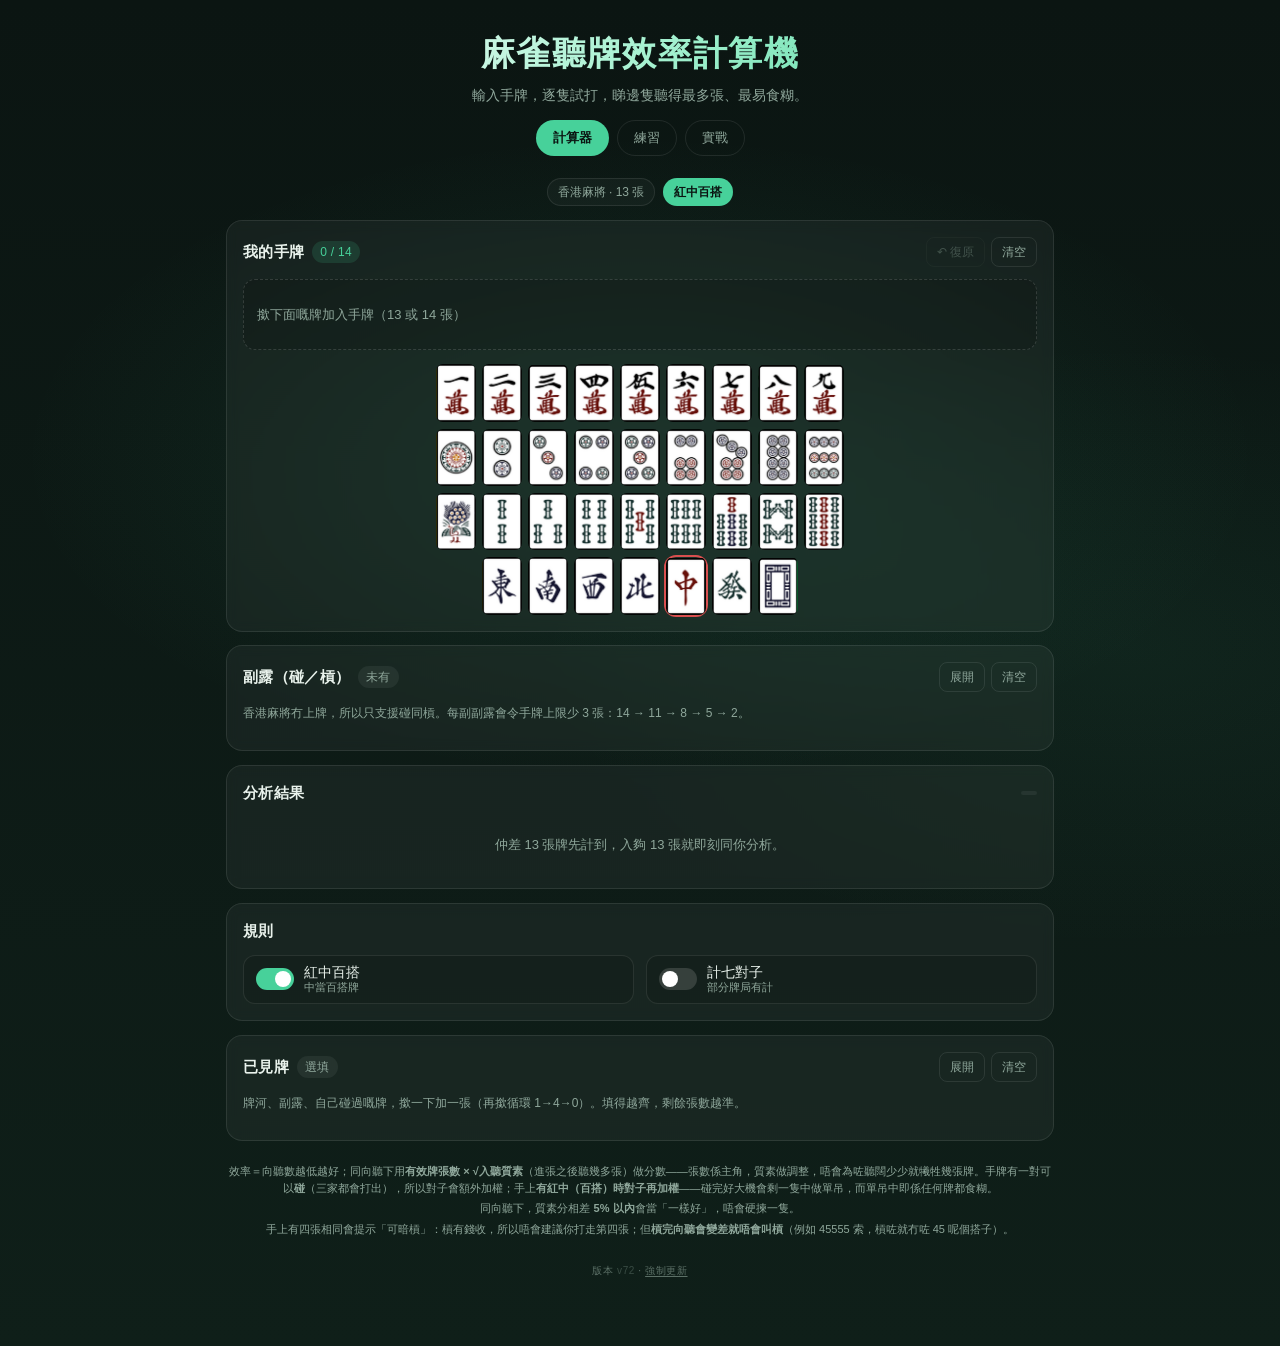
==== commit 4990a03a: "v72：修正 Cloudflare Pages /practice pretty URL（網址保持不變） Co-authored-by: Copilot <223556219+Copilot@user" ====
--- a/index.html
+++ b/index.html
@@ -16,7 +16,7 @@
   <script>
     /* 版本自我修復：確保手機唔會長期停留喺舊 cache（見到舊版本徽章就靠呢段） */
     (function () {
-      var V = '71';
+      var V = '72';
       var KEY = 'mj-dirty';
 
       // 只清 cache，唔 unregister SW——保留 SW 先可以令 practice.html 呢類舊網址
@@ -63,7 +63,7 @@
         .catch(function () {});
     })();
   </script>
-  <link rel="stylesheet" href="css/style.css?v=71">
+  <link rel="stylesheet" href="css/style.css?v=72">
 </head>
 <body>
   <div class="app">
@@ -299,7 +299,7 @@
     </main>
 
     <footer class="foot">
-      <p class="foot__ver">版本 <span class="build" id="buildTag">v71</span> · <a href="#" class="foot__update" onclick="mjForceUpdate(event);return false;">強制更新</a></p>
+      <p class="foot__ver">版本 <span class="build" id="buildTag">v72</span> · <a href="#" class="foot__update" onclick="mjForceUpdate(event);return false;">強制更新</a></p>
     </footer>
   </div>
 
@@ -312,12 +312,12 @@
     </button>
   </div>
 
-  <script src="js/mahjong.js?v=71"></script>
-  <script src="js/ui-tiles.js?v=71"></script>
-  <script src="js/app.js?v=71"></script>
-  <script src="js/practice.js?v=71"></script>
-  <script src="js/battle.js?v=71"></script>
-  <script src="js/battle-ui.js?v=71"></script>
+  <script src="js/mahjong.js?v=72"></script>
+  <script src="js/ui-tiles.js?v=72"></script>
+  <script src="js/app.js?v=72"></script>
+  <script src="js/practice.js?v=72"></script>
+  <script src="js/battle.js?v=72"></script>
+  <script src="js/battle-ui.js?v=72"></script>
   <script>
     /* 單頁切換：計算器 ／ 練習 用 tab，唔再跳頁 */
     (function () {
@@ -347,6 +347,8 @@
       function current() {
         var name = (location.hash || '').replace('#', '');
         if (VIEWS[name]) return name;
+        // 舊網址 /practice 或 /practice.html → 預設去練習
+        if (/\/practice(\.html)?\/?$/.test(location.pathname)) return 'practice';
         try {
           var saved = localStorage.getItem(KEY);
           if (VIEWS[saved]) return saved;
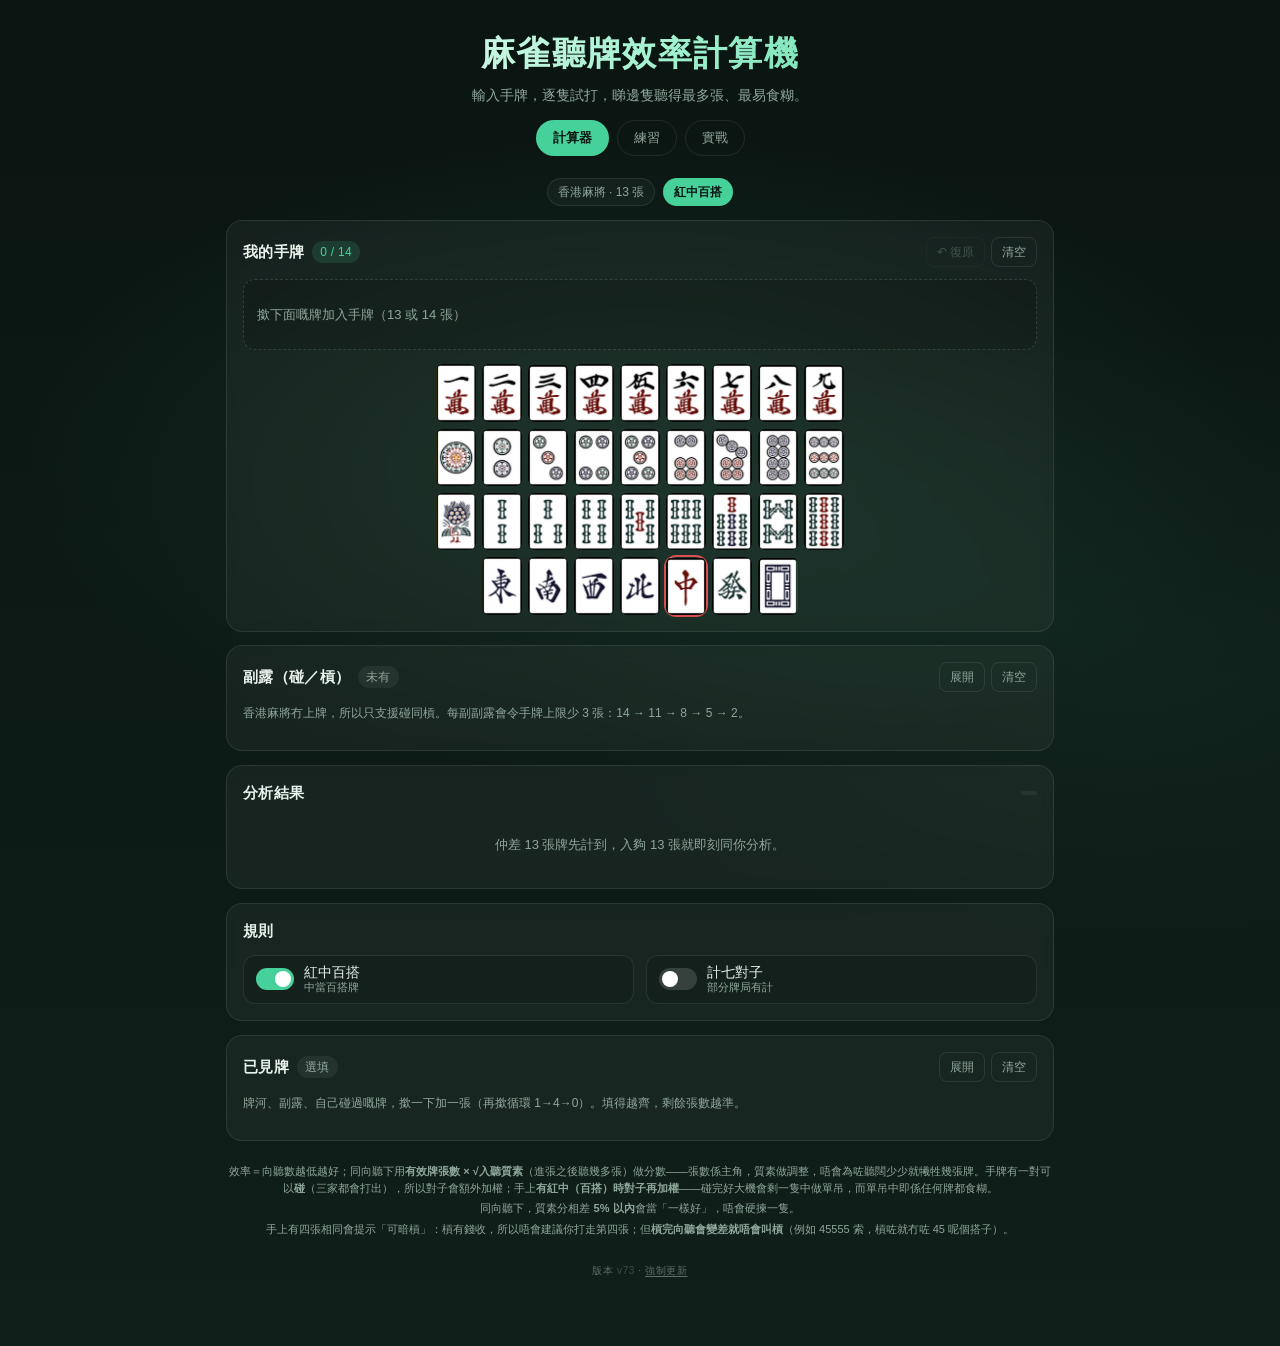
==== commit 3fe934cf: "v73：修正 Service Worker 用 / 取代 /index.html（避開 308 重定向導致 ERR_FAILED） Co-authored-by: Copilot <223556219" ====
--- a/index.html
+++ b/index.html
@@ -16,7 +16,7 @@
   <script>
     /* 版本自我修復：確保手機唔會長期停留喺舊 cache（見到舊版本徽章就靠呢段） */
     (function () {
-      var V = '72';
+      var V = '73';
       var KEY = 'mj-dirty';
 
       // 只清 cache，唔 unregister SW——保留 SW 先可以令 practice.html 呢類舊網址
@@ -63,7 +63,7 @@
         .catch(function () {});
     })();
   </script>
-  <link rel="stylesheet" href="css/style.css?v=72">
+  <link rel="stylesheet" href="css/style.css?v=73">
 </head>
 <body>
   <div class="app">
@@ -299,7 +299,7 @@
     </main>
 
     <footer class="foot">
-      <p class="foot__ver">版本 <span class="build" id="buildTag">v72</span> · <a href="#" class="foot__update" onclick="mjForceUpdate(event);return false;">強制更新</a></p>
+      <p class="foot__ver">版本 <span class="build" id="buildTag">v73</span> · <a href="#" class="foot__update" onclick="mjForceUpdate(event);return false;">強制更新</a></p>
     </footer>
   </div>
 
@@ -312,12 +312,12 @@
     </button>
   </div>
 
-  <script src="js/mahjong.js?v=72"></script>
-  <script src="js/ui-tiles.js?v=72"></script>
-  <script src="js/app.js?v=72"></script>
-  <script src="js/practice.js?v=72"></script>
-  <script src="js/battle.js?v=72"></script>
-  <script src="js/battle-ui.js?v=72"></script>
+  <script src="js/mahjong.js?v=73"></script>
+  <script src="js/ui-tiles.js?v=73"></script>
+  <script src="js/app.js?v=73"></script>
+  <script src="js/practice.js?v=73"></script>
+  <script src="js/battle.js?v=73"></script>
+  <script src="js/battle-ui.js?v=73"></script>
   <script>
     /* 單頁切換：計算器 ／ 練習 用 tab，唔再跳頁 */
     (function () {
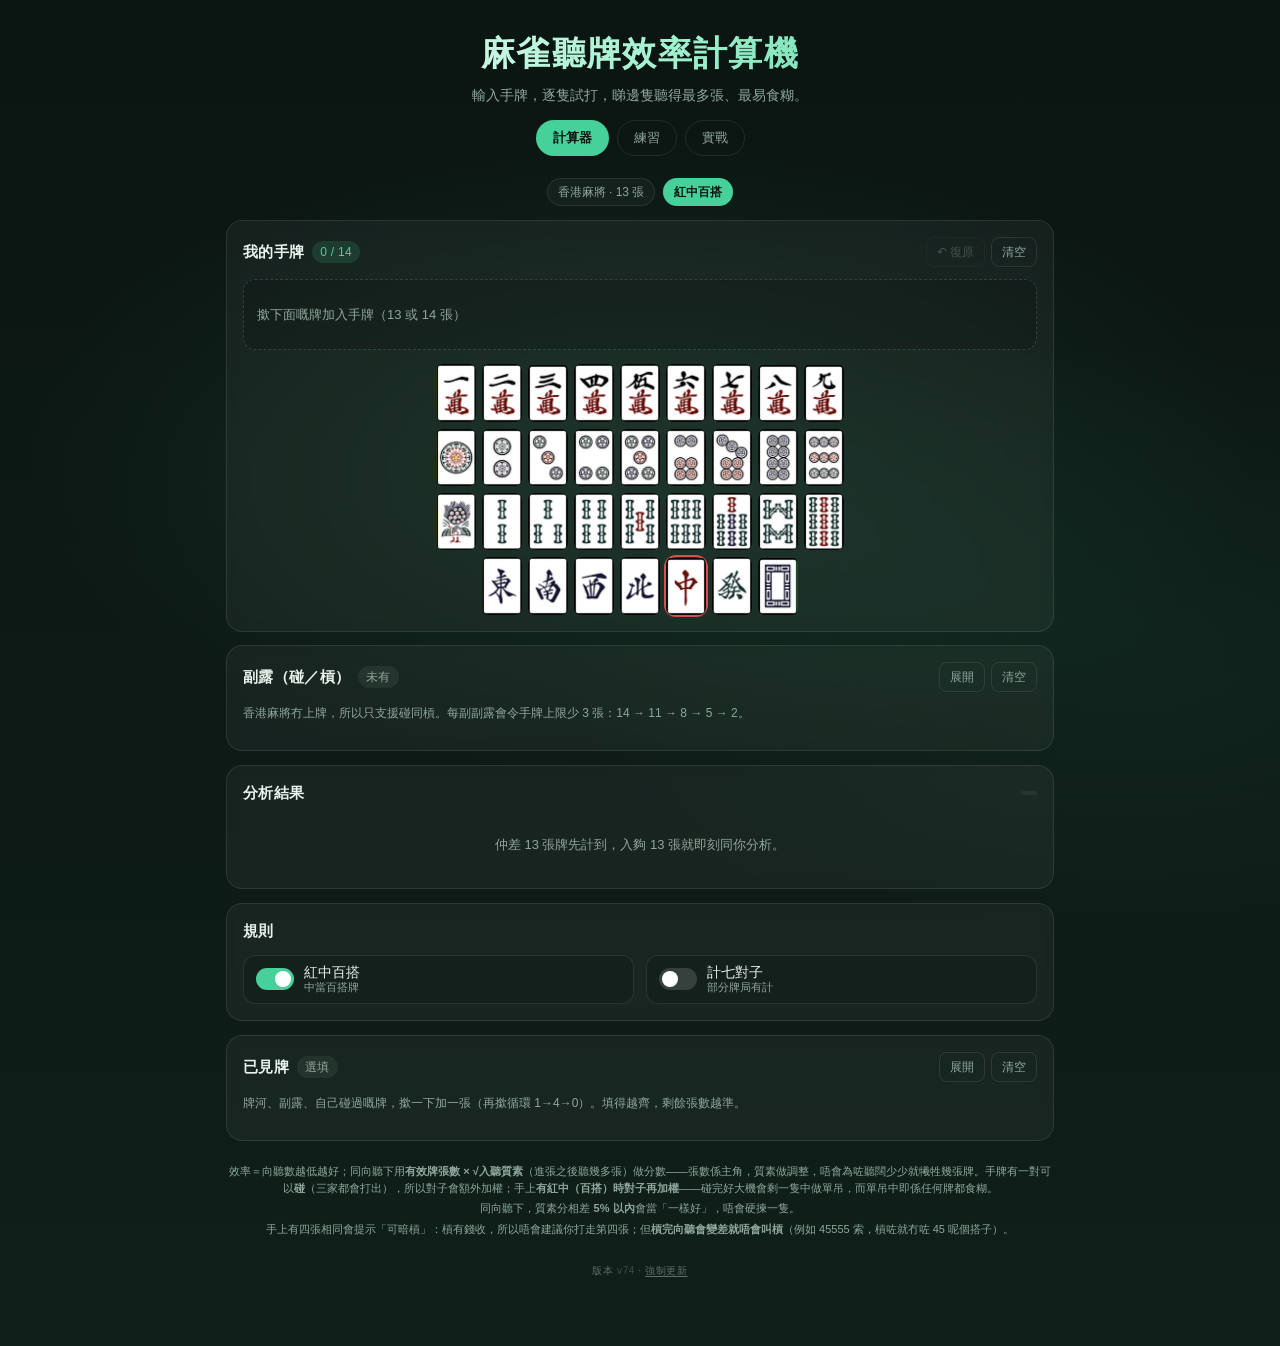
==== commit 5f4df696: "v74：修正練習模式第二步摸牌冇守走番子規則 Co-authored-by: Copilot <223556219+Copilot@users.noreply.github.com>" ====
--- a/index.html
+++ b/index.html
@@ -16,7 +16,7 @@
   <script>
     /* 版本自我修復：確保手機唔會長期停留喺舊 cache（見到舊版本徽章就靠呢段） */
     (function () {
-      var V = '73';
+      var V = '74';
       var KEY = 'mj-dirty';
 
       // 只清 cache，唔 unregister SW——保留 SW 先可以令 practice.html 呢類舊網址
@@ -63,7 +63,7 @@
         .catch(function () {});
     })();
   </script>
-  <link rel="stylesheet" href="css/style.css?v=73">
+  <link rel="stylesheet" href="css/style.css?v=74">
 </head>
 <body>
   <div class="app">
@@ -299,7 +299,7 @@
     </main>
 
     <footer class="foot">
-      <p class="foot__ver">版本 <span class="build" id="buildTag">v73</span> · <a href="#" class="foot__update" onclick="mjForceUpdate(event);return false;">強制更新</a></p>
+      <p class="foot__ver">版本 <span class="build" id="buildTag">v74</span> · <a href="#" class="foot__update" onclick="mjForceUpdate(event);return false;">強制更新</a></p>
     </footer>
   </div>
 
@@ -312,12 +312,12 @@
     </button>
   </div>
 
-  <script src="js/mahjong.js?v=73"></script>
-  <script src="js/ui-tiles.js?v=73"></script>
-  <script src="js/app.js?v=73"></script>
-  <script src="js/practice.js?v=73"></script>
-  <script src="js/battle.js?v=73"></script>
-  <script src="js/battle-ui.js?v=73"></script>
+  <script src="js/mahjong.js?v=74"></script>
+  <script src="js/ui-tiles.js?v=74"></script>
+  <script src="js/app.js?v=74"></script>
+  <script src="js/practice.js?v=74"></script>
+  <script src="js/battle.js?v=74"></script>
+  <script src="js/battle-ui.js?v=74"></script>
   <script>
     /* 單頁切換：計算器 ／ 練習 用 tab，唔再跳頁 */
     (function () {
